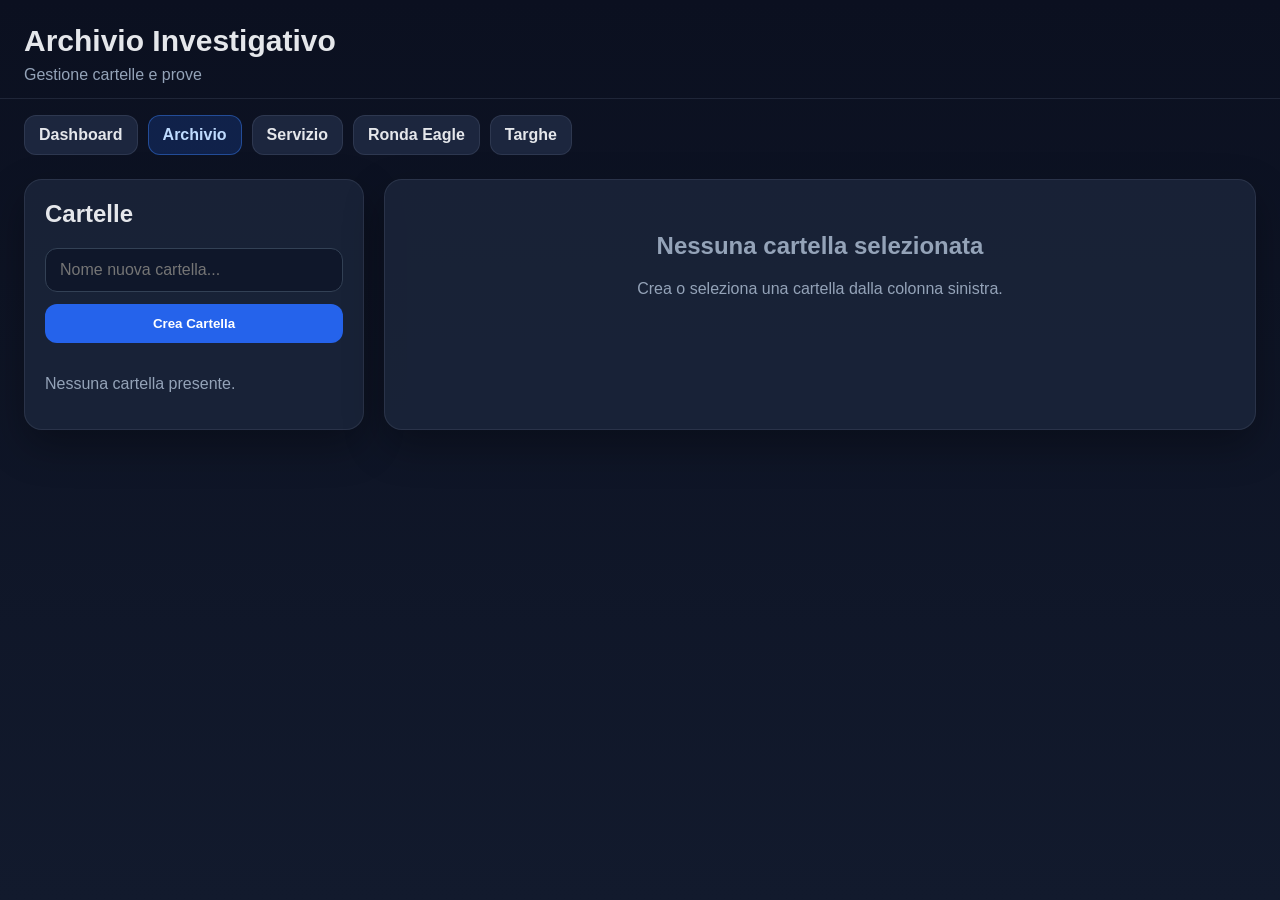
==== archivio.html @ c2adc294 "Add files via upload" ====
<!DOCTYPE html>
<html lang="it">
<head>
  <meta charset="UTF-8" />
  <meta name="viewport" content="width=device-width, initial-scale=1.0" />
  <title>Archivio Investigativo</title>
  <link rel="stylesheet" href="css/style.css" />
</head>
<body>
  <header class="site-header">
    <div>
      <h1>Archivio Investigativo</h1>
      <p class="subtitle">Gestione cartelle e prove</p>
    </div>
  </header>

  <nav class="main-nav">
    <a href="index.html" class="nav-link">Dashboard</a>
    <a href="archivio.html" class="nav-link active">Archivio</a>
    <a href="servizio.html" class="nav-link">Servizio</a>
    <a href="ronda.html" class="nav-link">Ronda Eagle</a>
    <a href="targhe.html" class="nav-link">Targhe</a>
  </nav>

  <main class="page-container page-grid">
    <aside class="panel sidebar-panel">
      <h2>Cartelle</h2>

      <div class="stack">
        <input type="text" id="newFolderName" placeholder="Nome nuova cartella..." />
        <button class="btn btn-primary" id="createFolderBtn">Crea Cartella</button>
      </div>

      <div id="foldersList" class="folders-list"></div>
    </aside>

    <section class="panel content-panel">
      <div id="folderHeader" class="empty-state">
        <h2>Nessuna cartella selezionata</h2>
        <p>Crea o seleziona una cartella dalla colonna sinistra.</p>
      </div>

      <div id="folderContent"></div>
    </section>
  </main>

  <script src="js/storage.js"></script>
  <script src="js/ui.js"></script>
  <script src="js/archivio.js"></script>
</body>
</html>
---- css/style.css ----
:root {
  --bg: #0b1020;
  --bg2: #121a2d;
  --panel: #1a2338;
  --panel-2: #24304b;
  --border: #334155;
  --text: #e5e7eb;
  --muted: #94a3b8;
  --primary: #2563eb;
  --primary-hover: #1d4ed8;
  --success: #16a34a;
  --warning: #d97706;
  --danger: #dc2626;
  --secondary: #475569;
  --shadow: 0 16px 40px rgba(0, 0, 0, 0.3);
  --radius: 18px;
}

* {
  box-sizing: border-box;
}

html, body {
  margin: 0;
  padding: 0;
  background: linear-gradient(180deg, var(--bg), var(--bg2));
  color: var(--text);
  font-family: Arial, Helvetica, sans-serif;
  min-height: 100%;
}

body {
  min-height: 100vh;
}

.site-header {
  padding: 24px 24px 14px;
  border-bottom: 1px solid rgba(148, 163, 184, 0.15);
}

.site-header h1 {
  margin: 0;
  font-size: 30px;
}

.subtitle {
  margin: 8px 0 0;
  color: var(--muted);
}

.main-nav {
  display: flex;
  flex-wrap: wrap;
  gap: 10px;
  padding: 16px 24px 0;
}

.nav-link {
  text-decoration: none;
  color: var(--text);
  background: rgba(36, 48, 75, 0.7);
  border: 1px solid rgba(148, 163, 184, 0.15);
  padding: 10px 14px;
  border-radius: 12px;
  font-weight: 700;
}

.nav-link.active {
  background: rgba(37, 99, 235, 0.2);
  border-color: rgba(59, 130, 246, 0.45);
  color: #bfdbfe;
}

.page-container {
  padding: 24px;
}

.narrow-page {
  max-width: 1000px;
  margin: 0 auto;
}

.page-grid {
  display: grid;
  grid-template-columns: 340px 1fr;
  gap: 20px;
}

.page-grid-targhe {
  display: grid;
  grid-template-columns: 420px 1fr;
  gap: 20px;
}

.panel {
  background: rgba(26, 35, 56, 0.95);
  border: 1px solid rgba(148, 163, 184, 0.14);
  border-radius: var(--radius);
  padding: 20px;
  box-shadow: var(--shadow);
}

.panel h2 {
  margin-top: 0;
}

.hero-panel {
  margin-bottom: 20px;
}

.dashboard-grid {
  margin-top: 18px;
  display: grid;
  grid-template-columns: repeat(2, minmax(220px, 1fr));
  gap: 16px;
}

.dashboard-card {
  display: block;
  text-decoration: none;
  color: var(--text);
  background: rgba(36, 48, 75, 0.8);
  border: 1px solid rgba(148, 163, 184, 0.12);
  border-radius: 16px;
  padding: 18px;
}

.dashboard-card h3 {
  margin-top: 0;
  margin-bottom: 10px;
}

.dashboard-card p {
  margin: 0;
  color: #cbd5e1;
}

.stats-grid {
  display: grid;
  grid-template-columns: repeat(4, minmax(160px, 1fr));
  gap: 16px;
  margin-bottom: 20px;
}

.stat-card {
  text-align: center;
}

.stat-label {
  display: block;
  color: var(--muted);
  margin-bottom: 10px;
}

.stat-value {
  font-size: 24px;
}

input,
textarea,
select {
  width: 100%;
  border: 1px solid var(--border);
  background: #0f172a;
  color: var(--text);
  border-radius: 12px;
  padding: 12px 14px;
  font: inherit;
  resize: vertical;
}

label {
  display: block;
  margin-bottom: 6px;
  font-size: 13px;
  font-weight: 700;
  color: #cbd5e1;
}

.stack {
  display: grid;
  gap: 12px;
}

.button-row {
  display: flex;
  flex-wrap: wrap;
  gap: 10px;
  margin-top: 14px;
}

.btn {
  border: none;
  border-radius: 12px;
  padding: 12px 14px;
  font-weight: 700;
  color: white;
  cursor: pointer;
}

.btn-primary {
  background: var(--primary);
}
.btn-primary:hover {
  background: var(--primary-hover);
}

.btn-secondary {
  background: var(--secondary);
}

.btn-success {
  background: var(--success);
}

.btn-warning {
  background: var(--warning);
}

.btn-danger {
  background: var(--danger);
}

.file-label {
  display: inline-flex;
  align-items: center;
}

.help-text {
  color: var(--muted);
  margin-bottom: 0;
  margin-top: 12px;
}

.folders-list {
  display: grid;
  gap: 10px;
  margin-top: 16px;
}

.folder-item {
  display: grid;
  grid-template-columns: 1fr auto;
  gap: 8px;
  align-items: center;
  background: rgba(36, 48, 75, 0.8);
  border: 1px solid rgba(148, 163, 184, 0.14);
  border-radius: 14px;
  padding: 8px;
}

.folder-select {
  background: transparent;
  color: var(--text);
  border: none;
  text-align: left;
  padding: 10px 12px;
  border-radius: 10px;
  font-weight: 700;
  cursor: pointer;
}

.folder-select.active {
  background: rgba(37, 99, 235, 0.14);
  color: #bfdbfe;
}

.folder-actions {
  display: flex;
  gap: 6px;
}

.icon-btn {
  background: #0f172a;
  border: 1px solid var(--border);
  color: var(--text);
  border-radius: 10px;
  padding: 8px 10px;
  cursor: pointer;
}

.folder-meta {
  display: flex;
  flex-wrap: wrap;
  gap: 10px;
  margin-top: 12px;
}

.badge {
  border-radius: 999px;
  padding: 8px 12px;
  font-size: 13px;
  font-weight: 700;
  background: rgba(59, 130, 246, 0.15);
  color: #bfdbfe;
  border: 1px solid rgba(59, 130, 246, 0.35);
}

.badge-ready {
  background: rgba(22, 163, 74, 0.16);
  color: #bbf7d0;
  border-color: rgba(22, 163, 74, 0.45);
}

.badge-not-ready {
  background: rgba(217, 119, 6, 0.16);
  color: #fde68a;
  border-color: rgba(217, 119, 6, 0.45);
}

.empty-state {
  text-align: center;
  color: var(--muted);
  padding: 32px 12px;
}

.proofs-grid {
  display: grid;
  gap: 16px;
  margin-top: 20px;
}

.proof-card {
  background: rgba(15, 23, 42, 0.78);
  border: 1px solid rgba(148, 163, 184, 0.12);
  border-radius: 16px;
  padding: 16px;
}

.proof-card h3 {
  margin-top: 0;
  margin-bottom: 12px;
  font-size: 17px;
}

.proof-top {
  display: flex;
  justify-content: space-between;
  gap: 14px;
  align-items: flex-start;
  margin-bottom: 14px;
}

.checkbox-line {
  display: inline-flex;
  gap: 8px;
  align-items: center;
  font-size: 14px;
  white-space: nowrap;
}

.proof-fields {
  display: grid;
  grid-template-columns: 180px 1fr;
  gap: 12px;
}

.info-grid {
  display: grid;
  grid-template-columns: repeat(4, minmax(150px, 1fr));
  gap: 14px;
  margin-bottom: 16px;
}

.info-box {
  background: rgba(15, 23, 42, 0.78);
  border: 1px solid rgba(148, 163, 184, 0.12);
  border-radius: 14px;
  padding: 14px;
}

.info-label {
  display: block;
  color: var(--muted);
  margin-bottom: 8px;
}

.form-grid {
  display: grid;
  grid-template-columns: 1fr 1fr;
  gap: 12px;
}

.plates-list {
  display: grid;
  gap: 12px;
}

.plate-card {
  background: rgba(15, 23, 42, 0.78);
  border: 1px solid rgba(148, 163, 184, 0.12);
  border-radius: 16px;
  padding: 16px;
}

.plate-card h3 {
  margin-top: 0;
  margin-bottom: 10px;
}

.plate-card p {
  margin: 6px 0;
  word-break: break-word;
}

.muted {
  color: var(--muted);
}

.small-actions {
  display: flex;
  flex-wrap: wrap;
  gap: 8px;
  margin-top: 12px;
}

@media (max-width: 1100px) {
  .page-grid,
  .page-grid-targhe {
    grid-template-columns: 1fr;
  }

  .stats-grid,
  .info-grid,
  .dashboard-grid,
  .form-grid,
  .proof-fields {
    grid-template-columns: 1fr;
  }
}
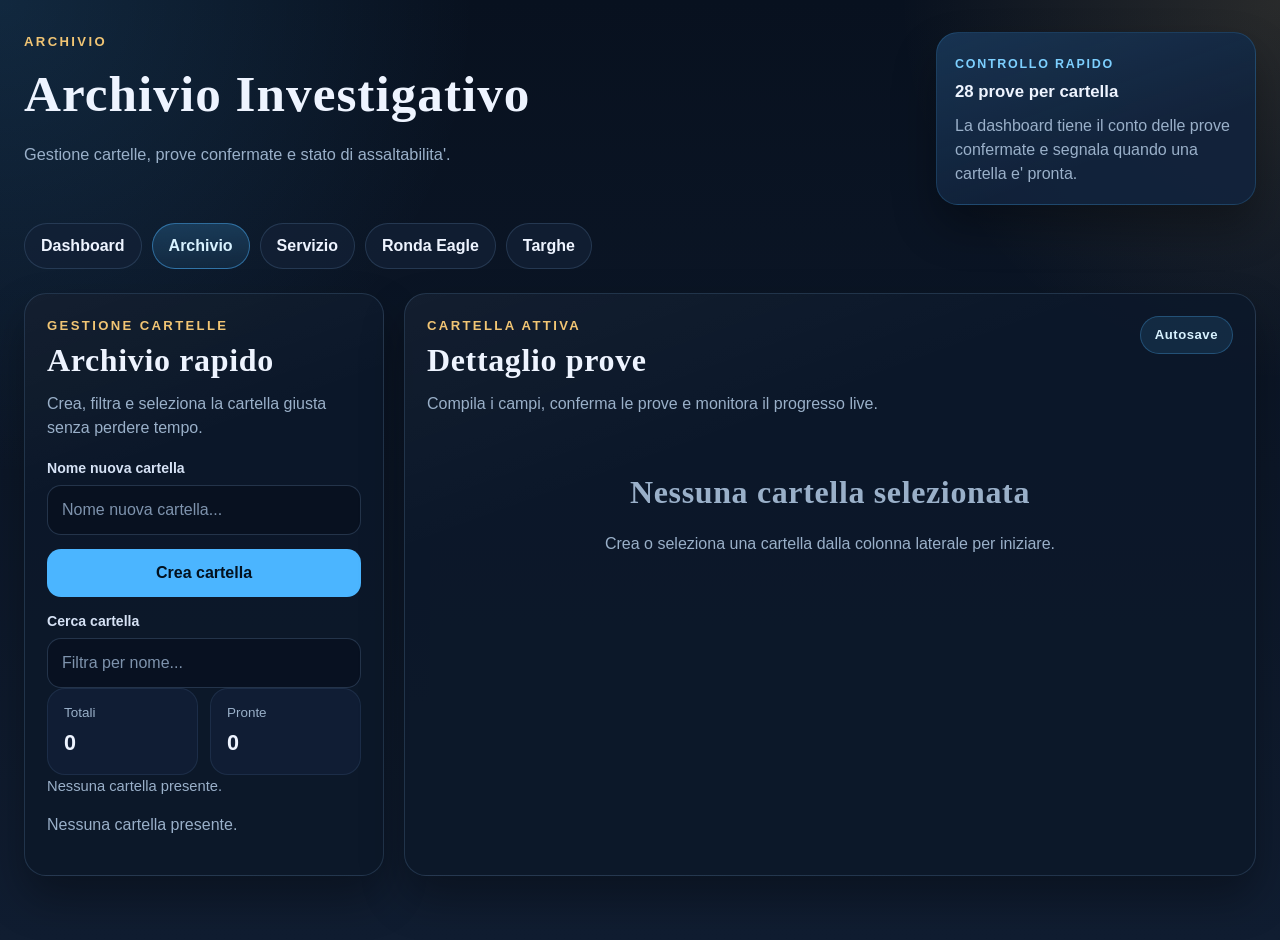
==== commit 495f1981: "Add files via upload" ====
--- a/archivio.html
+++ b/archivio.html
@@ -1,51 +1,111 @@
-<!DOCTYPE html>
-<html lang="it">
-<head>
-  <meta charset="UTF-8" />
-  <meta name="viewport" content="width=device-width, initial-scale=1.0" />
-  <title>Archivio Investigativo</title>
-  <link rel="stylesheet" href="css/style.css" />
-</head>
-<body>
-  <header class="site-header">
-    <div>
-      <h1>Archivio Investigativo</h1>
-      <p class="subtitle">Gestione cartelle e prove</p>
-    </div>
-  </header>
-
-  <nav class="main-nav">
-    <a href="index.html" class="nav-link">Dashboard</a>
-    <a href="archivio.html" class="nav-link active">Archivio</a>
-    <a href="servizio.html" class="nav-link">Servizio</a>
-    <a href="ronda.html" class="nav-link">Ronda Eagle</a>
-    <a href="targhe.html" class="nav-link">Targhe</a>
-  </nav>
-
-  <main class="page-container page-grid">
-    <aside class="panel sidebar-panel">
-      <h2>Cartelle</h2>
-
-      <div class="stack">
-        <input type="text" id="newFolderName" placeholder="Nome nuova cartella..." />
-        <button class="btn btn-primary" id="createFolderBtn">Crea Cartella</button>
-      </div>
-
-      <div id="foldersList" class="folders-list"></div>
-    </aside>
-
-    <section class="panel content-panel">
-      <div id="folderHeader" class="empty-state">
-        <h2>Nessuna cartella selezionata</h2>
-        <p>Crea o seleziona una cartella dalla colonna sinistra.</p>
-      </div>
-
-      <div id="folderContent"></div>
-    </section>
-  </main>
-
-  <script src="js/storage.js"></script>
-  <script src="js/ui.js"></script>
-  <script src="js/archivio.js"></script>
-</body>
-</html>+<!DOCTYPE html>
+<html lang="it">
+<head>
+  <meta charset="UTF-8" />
+  <meta name="viewport" content="width=device-width, initial-scale=1.0" />
+  <meta
+    name="description"
+    content="Gestione cartelle investigative con 28 prove, progressi e filtro rapido."
+  />
+  <meta name="theme-color" content="#0f1729" />
+  <title>Archivio Investigativo | Cartelle e prove</title>
+  <link rel="stylesheet" href="css/style.css" />
+</head>
+<body>
+  <a class="skip-link" href="#mainContent">Vai al contenuto principale</a>
+
+  <div class="page-shell">
+    <header class="site-header">
+      <div class="site-header-copy">
+        <p class="eyebrow">Archivio</p>
+        <h1>Archivio Investigativo</h1>
+        <p class="subtitle">Gestione cartelle, prove confermate e stato di assaltabilita'.</p>
+      </div>
+
+      <aside class="header-card" aria-label="Informazioni archivio">
+        <span class="header-card-label">Controllo rapido</span>
+        <strong>28 prove per cartella</strong>
+        <p>La dashboard tiene il conto delle prove confermate e segnala quando una cartella e' pronta.</p>
+      </aside>
+    </header>
+
+    <nav class="main-nav" aria-label="Navigazione principale">
+      <a href="index.html" class="nav-link">Dashboard</a>
+      <a href="archivio.html" class="nav-link active" aria-current="page">Archivio</a>
+      <a href="servizio.html" class="nav-link">Servizio</a>
+      <a href="ronda.html" class="nav-link">Ronda Eagle</a>
+      <a href="targhe.html" class="nav-link">Targhe</a>
+    </nav>
+
+    <main class="page-container page-grid" id="mainContent">
+      <aside class="panel sidebar-panel">
+        <div class="panel-header">
+          <div>
+            <p class="eyebrow">Gestione cartelle</p>
+            <h2>Archivio rapido</h2>
+            <p class="panel-subtitle">Crea, filtra e seleziona la cartella giusta senza perdere tempo.</p>
+          </div>
+        </div>
+
+        <div class="stack">
+          <div>
+            <label for="newFolderName">Nome nuova cartella</label>
+            <input type="text" id="newFolderName" placeholder="Nome nuova cartella..." autocomplete="off" />
+          </div>
+
+          <button class="btn btn-primary" id="createFolderBtn" type="button">Crea cartella</button>
+
+          <div>
+            <label for="folderSearchInput">Cerca cartella</label>
+            <input
+              type="search"
+              id="folderSearchInput"
+              placeholder="Filtra per nome..."
+              autocomplete="off"
+            />
+          </div>
+        </div>
+
+        <div class="summary-strip">
+          <div class="mini-stat">
+            <span>Totali</span>
+            <strong id="folderTotalCount">0</strong>
+          </div>
+
+          <div class="mini-stat">
+            <span>Pronte</span>
+            <strong id="folderReadyCount">0</strong>
+          </div>
+        </div>
+
+        <p class="search-status" id="folderSearchStatus">Tutte le cartelle disponibili.</p>
+
+        <div id="foldersList" class="folders-list" aria-live="polite"></div>
+      </aside>
+
+      <section class="panel content-panel">
+        <div class="panel-header">
+          <div>
+            <p class="eyebrow">Cartella attiva</p>
+            <h2>Dettaglio prove</h2>
+            <p class="panel-subtitle">Compila i campi, conferma le prove e monitora il progresso live.</p>
+          </div>
+
+          <span class="badge">Autosave</span>
+        </div>
+
+        <div id="folderHeader" class="empty-state">
+          <h2>Nessuna cartella selezionata</h2>
+          <p>Crea o seleziona una cartella dalla colonna laterale per iniziare.</p>
+        </div>
+
+        <div id="folderContent"></div>
+      </section>
+    </main>
+  </div>
+
+  <script src="js/storage.js"></script>
+  <script src="js/ui.js"></script>
+  <script src="js/archivio.js"></script>
+</body>
+</html>
--- a/css/style.css
+++ b/css/style.css
@@ -1,430 +1,983 @@
-:root {
-  --bg: #0b1020;
-  --bg2: #121a2d;
-  --panel: #1a2338;
-  --panel-2: #24304b;
-  --border: #334155;
-  --text: #e5e7eb;
-  --muted: #94a3b8;
-  --primary: #2563eb;
-  --primary-hover: #1d4ed8;
-  --success: #16a34a;
-  --warning: #d97706;
-  --danger: #dc2626;
-  --secondary: #475569;
-  --shadow: 0 16px 40px rgba(0, 0, 0, 0.3);
-  --radius: 18px;
-}
-
-* {
-  box-sizing: border-box;
-}
-
-html, body {
-  margin: 0;
-  padding: 0;
-  background: linear-gradient(180deg, var(--bg), var(--bg2));
-  color: var(--text);
-  font-family: Arial, Helvetica, sans-serif;
-  min-height: 100%;
-}
-
-body {
-  min-height: 100vh;
-}
-
-.site-header {
-  padding: 24px 24px 14px;
-  border-bottom: 1px solid rgba(148, 163, 184, 0.15);
-}
-
-.site-header h1 {
-  margin: 0;
-  font-size: 30px;
-}
-
-.subtitle {
-  margin: 8px 0 0;
-  color: var(--muted);
-}
-
-.main-nav {
-  display: flex;
-  flex-wrap: wrap;
-  gap: 10px;
-  padding: 16px 24px 0;
-}
-
-.nav-link {
-  text-decoration: none;
-  color: var(--text);
-  background: rgba(36, 48, 75, 0.7);
-  border: 1px solid rgba(148, 163, 184, 0.15);
-  padding: 10px 14px;
-  border-radius: 12px;
-  font-weight: 700;
-}
-
-.nav-link.active {
-  background: rgba(37, 99, 235, 0.2);
-  border-color: rgba(59, 130, 246, 0.45);
-  color: #bfdbfe;
-}
-
-.page-container {
-  padding: 24px;
-}
-
-.narrow-page {
-  max-width: 1000px;
-  margin: 0 auto;
-}
-
-.page-grid {
-  display: grid;
-  grid-template-columns: 340px 1fr;
-  gap: 20px;
-}
-
-.page-grid-targhe {
-  display: grid;
-  grid-template-columns: 420px 1fr;
-  gap: 20px;
-}
-
-.panel {
-  background: rgba(26, 35, 56, 0.95);
-  border: 1px solid rgba(148, 163, 184, 0.14);
-  border-radius: var(--radius);
-  padding: 20px;
-  box-shadow: var(--shadow);
-}
-
-.panel h2 {
-  margin-top: 0;
-}
-
-.hero-panel {
-  margin-bottom: 20px;
-}
-
-.dashboard-grid {
-  margin-top: 18px;
-  display: grid;
-  grid-template-columns: repeat(2, minmax(220px, 1fr));
-  gap: 16px;
-}
-
-.dashboard-card {
-  display: block;
-  text-decoration: none;
-  color: var(--text);
-  background: rgba(36, 48, 75, 0.8);
-  border: 1px solid rgba(148, 163, 184, 0.12);
-  border-radius: 16px;
-  padding: 18px;
-}
-
-.dashboard-card h3 {
-  margin-top: 0;
-  margin-bottom: 10px;
-}
-
-.dashboard-card p {
-  margin: 0;
-  color: #cbd5e1;
-}
-
-.stats-grid {
-  display: grid;
-  grid-template-columns: repeat(4, minmax(160px, 1fr));
-  gap: 16px;
-  margin-bottom: 20px;
-}
-
-.stat-card {
-  text-align: center;
-}
-
-.stat-label {
-  display: block;
-  color: var(--muted);
-  margin-bottom: 10px;
-}
-
-.stat-value {
-  font-size: 24px;
-}
-
-input,
-textarea,
-select {
-  width: 100%;
-  border: 1px solid var(--border);
-  background: #0f172a;
-  color: var(--text);
-  border-radius: 12px;
-  padding: 12px 14px;
-  font: inherit;
-  resize: vertical;
-}
-
-label {
-  display: block;
-  margin-bottom: 6px;
-  font-size: 13px;
-  font-weight: 700;
-  color: #cbd5e1;
-}
-
-.stack {
-  display: grid;
-  gap: 12px;
-}
-
-.button-row {
-  display: flex;
-  flex-wrap: wrap;
-  gap: 10px;
-  margin-top: 14px;
-}
-
-.btn {
-  border: none;
-  border-radius: 12px;
-  padding: 12px 14px;
-  font-weight: 700;
-  color: white;
-  cursor: pointer;
-}
-
-.btn-primary {
-  background: var(--primary);
-}
-.btn-primary:hover {
-  background: var(--primary-hover);
-}
-
-.btn-secondary {
-  background: var(--secondary);
-}
-
-.btn-success {
-  background: var(--success);
-}
-
-.btn-warning {
-  background: var(--warning);
-}
-
-.btn-danger {
-  background: var(--danger);
-}
-
-.file-label {
-  display: inline-flex;
-  align-items: center;
-}
-
-.help-text {
-  color: var(--muted);
-  margin-bottom: 0;
-  margin-top: 12px;
-}
-
-.folders-list {
-  display: grid;
-  gap: 10px;
-  margin-top: 16px;
-}
-
-.folder-item {
-  display: grid;
-  grid-template-columns: 1fr auto;
-  gap: 8px;
-  align-items: center;
-  background: rgba(36, 48, 75, 0.8);
-  border: 1px solid rgba(148, 163, 184, 0.14);
-  border-radius: 14px;
-  padding: 8px;
-}
-
-.folder-select {
-  background: transparent;
-  color: var(--text);
-  border: none;
-  text-align: left;
-  padding: 10px 12px;
-  border-radius: 10px;
-  font-weight: 700;
-  cursor: pointer;
-}
-
-.folder-select.active {
-  background: rgba(37, 99, 235, 0.14);
-  color: #bfdbfe;
-}
-
-.folder-actions {
-  display: flex;
-  gap: 6px;
-}
-
-.icon-btn {
-  background: #0f172a;
-  border: 1px solid var(--border);
-  color: var(--text);
-  border-radius: 10px;
-  padding: 8px 10px;
-  cursor: pointer;
-}
-
-.folder-meta {
-  display: flex;
-  flex-wrap: wrap;
-  gap: 10px;
-  margin-top: 12px;
-}
-
-.badge {
-  border-radius: 999px;
-  padding: 8px 12px;
-  font-size: 13px;
-  font-weight: 700;
-  background: rgba(59, 130, 246, 0.15);
-  color: #bfdbfe;
-  border: 1px solid rgba(59, 130, 246, 0.35);
-}
-
-.badge-ready {
-  background: rgba(22, 163, 74, 0.16);
-  color: #bbf7d0;
-  border-color: rgba(22, 163, 74, 0.45);
-}
-
-.badge-not-ready {
-  background: rgba(217, 119, 6, 0.16);
-  color: #fde68a;
-  border-color: rgba(217, 119, 6, 0.45);
-}
-
-.empty-state {
-  text-align: center;
-  color: var(--muted);
-  padding: 32px 12px;
-}
-
-.proofs-grid {
-  display: grid;
-  gap: 16px;
-  margin-top: 20px;
-}
-
-.proof-card {
-  background: rgba(15, 23, 42, 0.78);
-  border: 1px solid rgba(148, 163, 184, 0.12);
-  border-radius: 16px;
-  padding: 16px;
-}
-
-.proof-card h3 {
-  margin-top: 0;
-  margin-bottom: 12px;
-  font-size: 17px;
-}
-
-.proof-top {
-  display: flex;
-  justify-content: space-between;
-  gap: 14px;
-  align-items: flex-start;
-  margin-bottom: 14px;
-}
-
-.checkbox-line {
-  display: inline-flex;
-  gap: 8px;
-  align-items: center;
-  font-size: 14px;
-  white-space: nowrap;
-}
-
-.proof-fields {
-  display: grid;
-  grid-template-columns: 180px 1fr;
-  gap: 12px;
-}
-
-.info-grid {
-  display: grid;
-  grid-template-columns: repeat(4, minmax(150px, 1fr));
-  gap: 14px;
-  margin-bottom: 16px;
-}
-
-.info-box {
-  background: rgba(15, 23, 42, 0.78);
-  border: 1px solid rgba(148, 163, 184, 0.12);
-  border-radius: 14px;
-  padding: 14px;
-}
-
-.info-label {
-  display: block;
-  color: var(--muted);
-  margin-bottom: 8px;
-}
-
-.form-grid {
-  display: grid;
-  grid-template-columns: 1fr 1fr;
-  gap: 12px;
-}
-
-.plates-list {
-  display: grid;
-  gap: 12px;
-}
-
-.plate-card {
-  background: rgba(15, 23, 42, 0.78);
-  border: 1px solid rgba(148, 163, 184, 0.12);
-  border-radius: 16px;
-  padding: 16px;
-}
-
-.plate-card h3 {
-  margin-top: 0;
-  margin-bottom: 10px;
-}
-
-.plate-card p {
-  margin: 6px 0;
-  word-break: break-word;
-}
-
-.muted {
-  color: var(--muted);
-}
-
-.small-actions {
-  display: flex;
-  flex-wrap: wrap;
-  gap: 8px;
-  margin-top: 12px;
-}
-
-@media (max-width: 1100px) {
-  .page-grid,
-  .page-grid-targhe {
-    grid-template-columns: 1fr;
-  }
-
-  .stats-grid,
-  .info-grid,
-  .dashboard-grid,
-  .form-grid,
-  .proof-fields {
-    grid-template-columns: 1fr;
-  }
-}+:root {
+  --bg: #08111f;
+  --bg-soft: #101d31;
+  --surface: rgba(13, 24, 42, 0.92);
+  --surface-2: rgba(17, 31, 53, 0.9);
+  --line: rgba(122, 164, 208, 0.2);
+  --text: #eef4ff;
+  --muted: #9ab0c9;
+  --primary: #4bb5ff;
+  --primary-hover: #7dd0ff;
+  --accent: #f1c574;
+  --success: #30c48d;
+  --warning: #f5b74a;
+  --danger: #ff6f61;
+  --shadow: 0 22px 44px rgba(0, 0, 0, 0.32);
+  --radius: 22px;
+}
+
+*,
+*::before,
+*::after {
+  box-sizing: border-box;
+}
+
+html,
+body {
+  margin: 0;
+  padding: 0;
+  min-height: 100%;
+}
+
+body {
+  background:
+    radial-gradient(circle at top left, rgba(75, 181, 255, 0.14), transparent 30%),
+    radial-gradient(circle at top right, rgba(241, 197, 116, 0.14), transparent 24%),
+    linear-gradient(180deg, var(--bg), var(--bg-soft));
+  color: var(--text);
+  font-family: "Trebuchet MS", "Lucida Sans Unicode", "Segoe UI", sans-serif;
+  line-height: 1.5;
+  position: relative;
+}
+
+body::before {
+  content: "";
+  position: fixed;
+  inset: 0;
+  pointer-events: none;
+  background-image:
+    linear-gradient(rgba(255, 255, 255, 0.025) 1px, transparent 1px),
+    linear-gradient(90deg, rgba(255, 255, 255, 0.02) 1px, transparent 1px);
+  background-size: 36px 36px;
+  mask-image: linear-gradient(180deg, rgba(0, 0, 0, 0.55), transparent 100%);
+  opacity: 0.32;
+}
+
+h1,
+h2,
+h3 {
+  font-family: "Palatino Linotype", "Book Antiqua", Palatino, serif;
+  letter-spacing: 0.02em;
+}
+
+a {
+  color: inherit;
+}
+
+button,
+input,
+textarea,
+select {
+  font: inherit;
+}
+
+textarea {
+  min-height: 120px;
+  resize: vertical;
+}
+
+.skip-link {
+  position: absolute;
+  left: 16px;
+  top: -48px;
+  z-index: 20;
+  background: var(--primary);
+  color: #04101d;
+  padding: 10px 14px;
+  border-radius: 12px;
+  font-weight: 700;
+  text-decoration: none;
+}
+
+.skip-link:focus {
+  top: 16px;
+}
+
+.page-shell {
+  max-width: 1440px;
+  margin: 0 auto;
+  padding-bottom: 40px;
+}
+
+.site-header {
+  display: grid;
+  grid-template-columns: minmax(0, 1fr) minmax(260px, 320px);
+  gap: 20px;
+  align-items: start;
+  padding: 32px 24px 18px;
+}
+
+.site-header-copy h1 {
+  margin: 4px 0 0;
+  font-size: clamp(2rem, 4vw, 3.2rem);
+}
+
+.subtitle,
+.lead,
+.panel-subtitle,
+.help-text,
+.search-status,
+.stat-note {
+  color: var(--muted);
+}
+
+.subtitle {
+  margin: 10px 0 0;
+  max-width: 68ch;
+  font-size: 1.02rem;
+}
+
+.lead {
+  margin: 12px 0 0;
+  max-width: 70ch;
+  font-size: 1.04rem;
+}
+
+.eyebrow {
+  margin: 0;
+  color: var(--accent);
+  font-size: 0.82rem;
+  font-weight: 700;
+  letter-spacing: 0.18em;
+  text-transform: uppercase;
+}
+
+.header-card {
+  background:
+    linear-gradient(160deg, rgba(75, 181, 255, 0.12), transparent 65%),
+    rgba(18, 35, 60, 0.92);
+  border: 1px solid rgba(75, 181, 255, 0.18);
+  border-radius: var(--radius);
+  padding: 18px;
+  box-shadow: var(--shadow);
+}
+
+.header-card strong {
+  display: block;
+  margin-top: 4px;
+  font-size: 1.05rem;
+}
+
+.header-card p {
+  margin: 10px 0 0;
+  color: var(--muted);
+}
+
+.header-card-label {
+  display: inline-block;
+  color: var(--primary-hover);
+  font-size: 0.78rem;
+  font-weight: 700;
+  letter-spacing: 0.14em;
+  text-transform: uppercase;
+}
+
+.main-nav {
+  display: flex;
+  flex-wrap: wrap;
+  gap: 10px;
+  padding: 0 24px;
+}
+
+.nav-link {
+  display: inline-flex;
+  align-items: center;
+  min-height: 44px;
+  padding: 10px 16px;
+  text-decoration: none;
+  color: var(--text);
+  background: rgba(19, 33, 54, 0.74);
+  border: 1px solid var(--line);
+  border-radius: 999px;
+  font-weight: 700;
+  transition:
+    transform 0.18s ease,
+    border-color 0.18s ease,
+    background 0.18s ease,
+    color 0.18s ease;
+}
+
+.nav-link:hover,
+.nav-link:focus-visible {
+  transform: translateY(-1px);
+  border-color: rgba(75, 181, 255, 0.42);
+  background: rgba(20, 37, 61, 0.9);
+  outline: none;
+}
+
+.nav-link.active {
+  background: linear-gradient(180deg, rgba(75, 181, 255, 0.2), rgba(75, 181, 255, 0.09));
+  border-color: rgba(75, 181, 255, 0.48);
+  color: #d8f2ff;
+}
+
+.page-container {
+  padding: 24px;
+}
+
+.page-stack {
+  display: grid;
+  gap: 18px;
+}
+
+.narrow-page {
+  max-width: 1080px;
+  margin: 0 auto;
+}
+
+.page-grid {
+  display: grid;
+  grid-template-columns: minmax(300px, 360px) minmax(0, 1fr);
+  gap: 20px;
+}
+
+.page-grid-targhe {
+  display: grid;
+  grid-template-columns: minmax(340px, 430px) minmax(0, 1fr);
+  gap: 20px;
+}
+
+.dashboard-lower {
+  align-items: start;
+}
+
+.panel {
+  position: relative;
+  overflow: hidden;
+  background:
+    linear-gradient(160deg, rgba(255, 255, 255, 0.03), transparent 30%),
+    var(--surface);
+  border: 1px solid var(--line);
+  border-radius: var(--radius);
+  padding: 22px;
+  box-shadow: var(--shadow);
+}
+
+.panel h2 {
+  margin: 0;
+  font-size: clamp(1.45rem, 3vw, 2rem);
+}
+
+.panel-header {
+  display: flex;
+  justify-content: space-between;
+  gap: 16px;
+  align-items: start;
+  margin-bottom: 18px;
+}
+
+.panel-header--split {
+  align-items: center;
+}
+
+.panel-subtitle {
+  margin: 8px 0 0;
+}
+
+.hero-panel {
+  display: grid;
+  gap: 20px;
+  margin-bottom: 20px;
+}
+
+.dashboard-grid {
+  display: grid;
+  grid-template-columns: repeat(2, minmax(0, 1fr));
+  gap: 16px;
+}
+
+.dashboard-card {
+  display: block;
+  padding: 18px;
+  border-radius: 18px;
+  text-decoration: none;
+  color: var(--text);
+  background:
+    linear-gradient(160deg, rgba(75, 181, 255, 0.13), transparent 55%),
+    rgba(17, 31, 53, 0.9);
+  border: 1px solid rgba(122, 164, 208, 0.16);
+  transition:
+    transform 0.2s ease,
+    border-color 0.2s ease,
+    box-shadow 0.2s ease;
+}
+
+.dashboard-card:hover,
+.dashboard-card:focus-visible {
+  transform: translateY(-4px);
+  border-color: rgba(75, 181, 255, 0.34);
+  box-shadow: 0 20px 36px rgba(0, 0, 0, 0.24);
+  outline: none;
+}
+
+.dashboard-card h3 {
+  margin: 8px 0 10px;
+  font-size: 1.3rem;
+}
+
+.dashboard-card p {
+  margin: 0;
+  color: #d2def1;
+}
+
+.card-kicker {
+  display: inline-flex;
+  padding: 5px 10px;
+  border-radius: 999px;
+  background: rgba(241, 197, 116, 0.14);
+  border: 1px solid rgba(241, 197, 116, 0.24);
+  color: #ffe7b6;
+  font-size: 0.76rem;
+  font-weight: 700;
+  letter-spacing: 0.12em;
+  text-transform: uppercase;
+}
+
+.stats-grid {
+  display: grid;
+  grid-template-columns: repeat(4, minmax(0, 1fr));
+  gap: 16px;
+  margin-bottom: 20px;
+}
+
+.stats-grid--wide {
+  grid-template-columns: repeat(6, minmax(0, 1fr));
+}
+
+.stat-card {
+  text-align: center;
+  background:
+    linear-gradient(180deg, rgba(75, 181, 255, 0.06), transparent 65%),
+    rgba(13, 24, 42, 0.94);
+}
+
+.stat-label {
+  display: block;
+  margin-bottom: 10px;
+  color: var(--muted);
+  font-size: 0.92rem;
+}
+
+.stat-value {
+  display: block;
+  font-size: clamp(1.35rem, 3vw, 1.9rem);
+  line-height: 1.2;
+}
+
+.stat-note {
+  display: block;
+  margin-top: 8px;
+  font-size: 0.88rem;
+}
+
+.checklist {
+  display: grid;
+  gap: 14px;
+}
+
+.checklist-item {
+  padding: 14px 16px;
+  border-radius: 18px;
+  background: rgba(19, 34, 57, 0.72);
+  border: 1px solid rgba(122, 164, 208, 0.12);
+}
+
+.checklist-item strong {
+  display: block;
+  margin-bottom: 6px;
+}
+
+.checklist-item p {
+  margin: 0;
+  color: var(--muted);
+}
+
+label {
+  display: block;
+  margin-bottom: 6px;
+  color: #d6e2f5;
+  font-size: 0.88rem;
+  font-weight: 700;
+}
+
+input,
+textarea,
+select {
+  width: 100%;
+  border: 1px solid rgba(122, 164, 208, 0.24);
+  background: rgba(8, 17, 31, 0.76);
+  color: var(--text);
+  border-radius: 14px;
+  padding: 12px 14px;
+  transition:
+    border-color 0.16s ease,
+    box-shadow 0.16s ease;
+}
+
+input::placeholder,
+textarea::placeholder {
+  color: #7e93ad;
+}
+
+input:focus-visible,
+textarea:focus-visible,
+select:focus-visible,
+button:focus-visible,
+.file-label:focus-within,
+.icon-btn:focus-visible {
+  outline: none;
+  border-color: rgba(75, 181, 255, 0.54);
+  box-shadow: 0 0 0 3px rgba(75, 181, 255, 0.18);
+}
+
+.stack {
+  display: grid;
+  gap: 14px;
+}
+
+.compact-stack {
+  gap: 12px;
+}
+
+.button-row,
+.small-actions {
+  display: flex;
+  flex-wrap: wrap;
+  gap: 10px;
+}
+
+.button-row {
+  margin-top: 14px;
+}
+
+.btn,
+.file-label {
+  display: inline-flex;
+  align-items: center;
+  justify-content: center;
+  min-height: 46px;
+  padding: 12px 16px;
+  border: none;
+  border-radius: 14px;
+  font-weight: 700;
+  color: #03111e;
+  cursor: pointer;
+  text-decoration: none;
+  transition:
+    transform 0.18s ease,
+    filter 0.18s ease,
+    opacity 0.18s ease;
+}
+
+.btn:hover,
+.file-label:hover {
+  transform: translateY(-1px);
+  filter: brightness(1.04);
+}
+
+.btn:disabled {
+  cursor: not-allowed;
+  opacity: 0.52;
+  transform: none;
+  filter: none;
+}
+
+.btn-primary {
+  background: var(--primary);
+}
+
+.btn-secondary,
+.file-label {
+  background: #9db5d1;
+}
+
+.btn-success {
+  background: var(--success);
+}
+
+.btn-warning {
+  background: var(--warning);
+}
+
+.btn-danger {
+  background: var(--danger);
+}
+
+.help-text {
+  margin: 12px 0 0;
+}
+
+.compact-help {
+  margin-top: 8px;
+  font-size: 0.9rem;
+}
+
+.summary-strip {
+  display: grid;
+  grid-template-columns: repeat(2, minmax(0, 1fr));
+  gap: 12px;
+}
+
+.mini-stat {
+  padding: 14px 16px;
+  border-radius: 18px;
+  background: rgba(19, 34, 57, 0.7);
+  border: 1px solid rgba(122, 164, 208, 0.12);
+}
+
+.mini-stat span {
+  display: block;
+  color: var(--muted);
+  font-size: 0.84rem;
+}
+
+.mini-stat strong {
+  display: block;
+  margin-top: 4px;
+  font-size: 1.35rem;
+}
+
+.search-status {
+  margin: 0;
+  font-size: 0.92rem;
+}
+
+.sidebar-panel {
+  align-self: start;
+  position: sticky;
+  top: 22px;
+}
+
+.folders-list,
+.plates-list {
+  display: grid;
+  gap: 12px;
+}
+
+.folder-item,
+.plate-card,
+.info-box,
+.proof-card {
+  background: rgba(17, 31, 53, 0.9);
+  border: 1px solid rgba(122, 164, 208, 0.14);
+}
+
+.folder-item {
+  display: grid;
+  grid-template-columns: minmax(0, 1fr) auto;
+  gap: 12px;
+  align-items: start;
+  padding: 12px;
+  border-radius: 18px;
+}
+
+.folder-item-main {
+  min-width: 0;
+}
+
+.folder-select {
+  width: 100%;
+  background: transparent;
+  color: var(--text);
+  border: none;
+  text-align: left;
+  padding: 0;
+  font-weight: 700;
+  font-size: 1rem;
+  cursor: pointer;
+}
+
+.folder-select.active {
+  color: #dff4ff;
+}
+
+.folder-item-meta {
+  display: flex;
+  gap: 10px;
+  flex-wrap: wrap;
+  margin-top: 6px;
+  color: var(--muted);
+  font-size: 0.85rem;
+}
+
+.folder-item-progress {
+  width: 100%;
+  height: 8px;
+  margin-top: 10px;
+  border-radius: 999px;
+  background: rgba(255, 255, 255, 0.08);
+  overflow: hidden;
+}
+
+.folder-item-progress-bar,
+.progress-bar-fill {
+  display: block;
+  height: 100%;
+  border-radius: inherit;
+  background: linear-gradient(90deg, var(--primary), #8ce7ff);
+}
+
+.folder-actions {
+  display: flex;
+  gap: 8px;
+}
+
+.icon-btn {
+  width: 42px;
+  height: 42px;
+  border: 1px solid rgba(122, 164, 208, 0.24);
+  border-radius: 12px;
+  background: rgba(8, 17, 31, 0.78);
+  color: var(--text);
+  cursor: pointer;
+  transition:
+    border-color 0.16s ease,
+    transform 0.16s ease,
+    background 0.16s ease;
+}
+
+.icon-btn:hover {
+  transform: translateY(-1px);
+  border-color: rgba(75, 181, 255, 0.42);
+  background: rgba(12, 24, 43, 0.94);
+}
+
+.folder-overview {
+  display: grid;
+  gap: 16px;
+}
+
+.folder-title-row {
+  display: flex;
+  justify-content: space-between;
+  gap: 16px;
+  align-items: start;
+}
+
+.folder-title-row h2 {
+  margin-top: 6px;
+}
+
+.folder-progress-line {
+  display: flex;
+  justify-content: space-between;
+  gap: 12px;
+  align-items: end;
+}
+
+.folder-progress-line strong {
+  font-size: 1.55rem;
+}
+
+.folder-progress-line span {
+  color: var(--muted);
+}
+
+.progress-bar {
+  width: 100%;
+  height: 12px;
+  border-radius: 999px;
+  background: rgba(255, 255, 255, 0.08);
+  overflow: hidden;
+}
+
+.badge,
+.status-pill {
+  display: inline-flex;
+  align-items: center;
+  justify-content: center;
+  min-height: 36px;
+  padding: 8px 14px;
+  border-radius: 999px;
+  font-size: 0.82rem;
+  font-weight: 700;
+  letter-spacing: 0.04em;
+}
+
+.badge {
+  background: rgba(75, 181, 255, 0.12);
+  color: #d8f2ff;
+  border: 1px solid rgba(75, 181, 255, 0.28);
+}
+
+.badge-ready,
+.status-pill--active {
+  background: rgba(48, 196, 141, 0.14);
+  color: #c9ffe9;
+  border: 1px solid rgba(48, 196, 141, 0.35);
+}
+
+.badge-not-ready,
+.status-pill--idle {
+  background: rgba(241, 197, 116, 0.16);
+  color: #ffe9ba;
+  border: 1px solid rgba(241, 197, 116, 0.32);
+}
+
+.empty-state {
+  padding: 34px 16px;
+  text-align: center;
+  color: var(--muted);
+}
+
+.proofs-grid {
+  display: grid;
+  gap: 16px;
+  margin-top: 20px;
+}
+
+.proof-card {
+  border-radius: 18px;
+  padding: 18px;
+}
+
+.proof-card.is-checked {
+  border-color: rgba(48, 196, 141, 0.35);
+  background:
+    linear-gradient(180deg, rgba(48, 196, 141, 0.08), transparent 55%),
+    rgba(17, 31, 53, 0.9);
+}
+
+.proof-top {
+  display: flex;
+  justify-content: space-between;
+  gap: 16px;
+  align-items: start;
+  margin-bottom: 14px;
+}
+
+.proof-top h3 {
+  margin: 6px 0 0;
+  font-size: 1.2rem;
+}
+
+.proof-index {
+  display: inline-flex;
+  padding: 4px 10px;
+  border-radius: 999px;
+  background: rgba(75, 181, 255, 0.1);
+  color: #d8f2ff;
+  font-size: 0.76rem;
+  font-weight: 700;
+  letter-spacing: 0.1em;
+  text-transform: uppercase;
+}
+
+.checkbox-line {
+  display: inline-flex;
+  gap: 10px;
+  align-items: center;
+  padding: 8px 12px;
+  border-radius: 999px;
+  background: rgba(255, 255, 255, 0.04);
+}
+
+.checkbox-line input {
+  width: auto;
+  margin: 0;
+}
+
+.proof-fields,
+.form-grid,
+.info-grid {
+  display: grid;
+  gap: 14px;
+}
+
+.proof-fields {
+  grid-template-columns: 180px minmax(0, 1fr);
+}
+
+.form-grid {
+  grid-template-columns: repeat(2, minmax(0, 1fr));
+}
+
+.info-grid {
+  grid-template-columns: repeat(4, minmax(0, 1fr));
+  margin-bottom: 16px;
+}
+
+.info-box {
+  border-radius: 18px;
+  padding: 16px;
+}
+
+.info-label {
+  display: block;
+  margin-bottom: 8px;
+  color: var(--muted);
+  font-size: 0.86rem;
+}
+
+.module-preview {
+  margin: 0;
+  padding: 16px;
+  border-radius: 18px;
+  background: rgba(8, 17, 31, 0.76);
+  border: 1px solid rgba(122, 164, 208, 0.18);
+  color: #ddedf9;
+  white-space: pre-wrap;
+  word-break: break-word;
+}
+
+.plate-card {
+  border-radius: 18px;
+  padding: 18px;
+}
+
+.plate-card h3 {
+  margin: 0;
+  font-size: 1.2rem;
+}
+
+.plate-card p {
+  margin: 8px 0 0;
+  color: #d4e0f2;
+  word-break: break-word;
+}
+
+.plate-meta {
+  color: var(--muted);
+  font-size: 0.9rem;
+}
+
+.text-link {
+  color: #9ce4ff;
+}
+
+.text-link:hover,
+.text-link:focus-visible {
+  color: #c7f0ff;
+  outline: none;
+}
+
+.muted {
+  color: var(--muted);
+}
+
+.toast-stack {
+  position: fixed;
+  right: 18px;
+  bottom: 18px;
+  z-index: 50;
+  display: grid;
+  gap: 10px;
+  width: min(360px, calc(100vw - 36px));
+}
+
+.toast {
+  display: flex;
+  align-items: center;
+  justify-content: space-between;
+  gap: 12px;
+  padding: 14px 16px;
+  border-radius: 16px;
+  border: 1px solid rgba(122, 164, 208, 0.2);
+  background: rgba(10, 20, 35, 0.96);
+  box-shadow: var(--shadow);
+  opacity: 0;
+  transform: translateY(10px);
+  transition:
+    opacity 0.18s ease,
+    transform 0.18s ease;
+}
+
+.toast.is-visible {
+  opacity: 1;
+  transform: translateY(0);
+}
+
+.toast--success {
+  border-color: rgba(48, 196, 141, 0.36);
+}
+
+.toast--error {
+  border-color: rgba(255, 111, 97, 0.34);
+}
+
+.toast-close {
+  width: 34px;
+  height: 34px;
+  border: none;
+  border-radius: 10px;
+  background: rgba(255, 255, 255, 0.06);
+  color: var(--text);
+  cursor: pointer;
+}
+
+@media (max-width: 1220px) {
+  .stats-grid--wide {
+    grid-template-columns: repeat(3, minmax(0, 1fr));
+  }
+}
+
+@media (max-width: 1100px) {
+  .site-header,
+  .page-grid,
+  .page-grid-targhe,
+  .dashboard-lower {
+    grid-template-columns: 1fr;
+  }
+
+  .sidebar-panel {
+    position: static;
+  }
+
+  .info-grid,
+  .dashboard-grid,
+  .form-grid,
+  .proof-fields,
+  .stats-grid,
+  .stats-grid--wide {
+    grid-template-columns: repeat(2, minmax(0, 1fr));
+  }
+}
+
+@media (max-width: 760px) {
+  .site-header,
+  .page-container {
+    padding-left: 16px;
+    padding-right: 16px;
+  }
+
+  .main-nav {
+    padding-left: 16px;
+    padding-right: 16px;
+  }
+
+  .panel {
+    padding: 18px;
+  }
+
+  .folder-title-row,
+  .proof-top,
+  .panel-header,
+  .panel-header--split {
+    flex-direction: column;
+  }
+
+  .info-grid,
+  .dashboard-grid,
+  .form-grid,
+  .proof-fields,
+  .stats-grid,
+  .stats-grid--wide,
+  .summary-strip {
+    grid-template-columns: 1fr;
+  }
+
+  .folder-item {
+    grid-template-columns: 1fr;
+  }
+
+  .folder-actions,
+  .button-row,
+  .small-actions {
+    width: 100%;
+  }
+
+  .btn,
+  .file-label {
+    width: 100%;
+  }
+}
